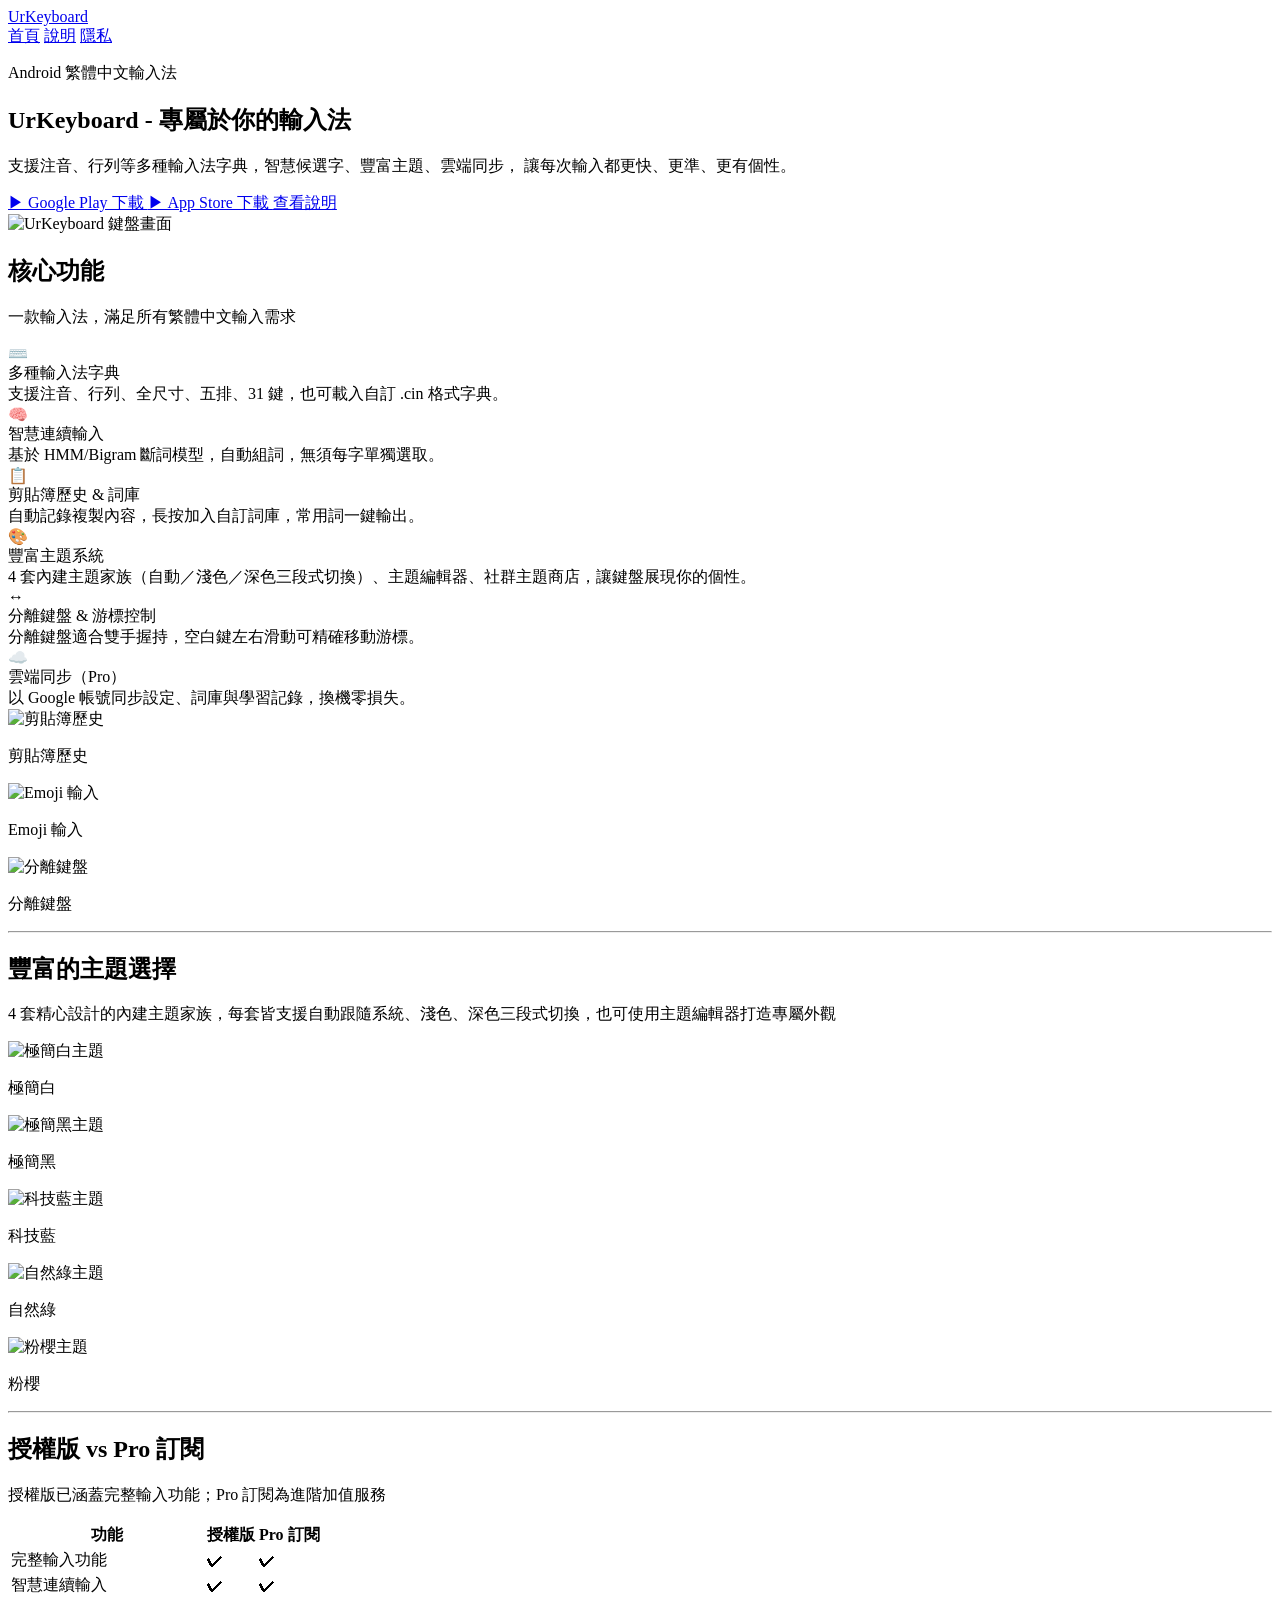
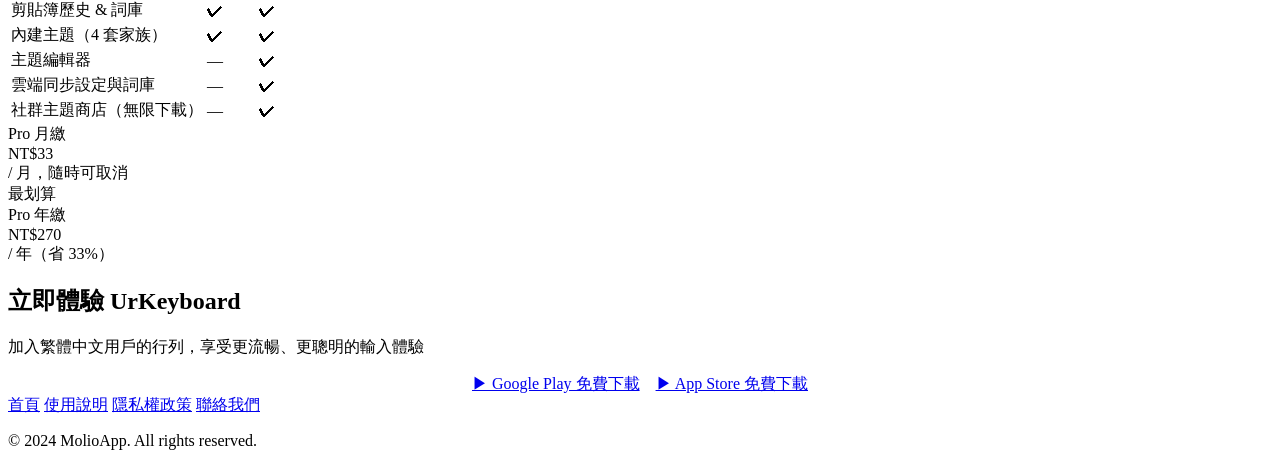
==== index.html @ ad09718d "feat: 新增 iOS 版 App Store 下載連結" ====
<!DOCTYPE html>
<html lang="zh-TW">

<head>
  <meta charset="UTF-8">
  <meta name="viewport" content="width=device-width, initial-scale=1.0">
  <title>UrKeyboard — 繁體中文輸入法，for Android</title>
  <meta name="description" content="UrKeyboard 是專為繁體中文用戶打造的 Android 輸入法，支援注音、行列等多種輸入法字典，主題豐富、功能強大。">
  <link rel="preconnect" href="https://fonts.googleapis.com">
  <link rel="preconnect" href="https://fonts.gstatic.com" crossorigin>
  <link
    href="https://fonts.googleapis.com/css2?family=Noto+Sans+TC:wght@400;500;700&family=Outfit:wght@400;500;700&display=swap"
    rel="stylesheet">
  <link rel="stylesheet" href="css/style.css">
</head>

<body>

  <!-- 導覽列 -->
  <nav class="nav">
    <a class="nav-brand" href="index.html">UrKeyboard</a>
    <div class="nav-links">
      <a href="index.html" class="active">首頁</a>
      <a href="guide.html">說明</a>
      <a href="privacy-policy.html">隱私</a>
    </div>
  </nav>

  <!-- Hero -->
  <section class="hero">
    <p class="hero-eyebrow">Android 繁體中文輸入法</p>
    <h1 class="hero-title">UrKeyboard - 專屬於你的輸入法</h1>
    <p class="hero-desc">
      支援注音、行列等多種輸入法字典，智慧候選字、豐富主題、雲端同步，
      讓每次輸入都更快、更準、更有個性。
    </p>
    <div class="hero-actions">
      <a href="https://play.google.com/store/apps/details?id=com.zhihmeng.urkeyboard" class="btn btn-primary"
        target="_blank">
        ▶ Google Play 下載
      </a>
      <a href="https://apps.apple.com/tw/app/urkeyboard%E8%BC%B8%E5%85%A5%E6%B3%95/id898188878" class="btn btn-primary"
        target="_blank">
        ▶ App Store 下載
      </a>
      <a href="guide.html" class="btn btn-outline">查看說明</a>
    </div>
    <div class="hero-screenshot">
      <img src="images/keyboard_default.jpg" alt="UrKeyboard 鍵盤畫面">
    </div>
  </section>

  <!-- 核心功能 -->
  <section class="section container">
    <h2 class="section-title">核心功能</h2>
    <p class="section-subtitle">一款輸入法，滿足所有繁體中文輸入需求</p>

    <div class="feature-grid">
      <div class="feature-card">
        <div class="feature-icon">⌨️</div>
        <div>
          <div class="feature-title">多種輸入法字典</div>
          <div class="feature-desc">支援注音、行列、全尺寸、五排、31 鍵，也可載入自訂 .cin 格式字典。</div>
        </div>
      </div>
      <div class="feature-card">
        <div class="feature-icon">🧠</div>
        <div>
          <div class="feature-title">智慧連續輸入</div>
          <div class="feature-desc">基於 HMM/Bigram 斷詞模型，自動組詞，無須每字單獨選取。</div>
        </div>
      </div>
      <div class="feature-card">
        <div class="feature-icon">📋</div>
        <div>
          <div class="feature-title">剪貼簿歷史 & 詞庫</div>
          <div class="feature-desc">自動記錄複製內容，長按加入自訂詞庫，常用詞一鍵輸出。</div>
        </div>
      </div>
      <div class="feature-card">
        <div class="feature-icon">🎨</div>
        <div>
          <div class="feature-title">豐富主題系統</div>
          <div class="feature-desc">4 套內建主題家族（自動／淺色／深色三段式切換）、主題編輯器、社群主題商店，讓鍵盤展現你的個性。</div>
        </div>
      </div>
      <div class="feature-card">
        <div class="feature-icon">↔️</div>
        <div>
          <div class="feature-title">分離鍵盤 & 游標控制</div>
          <div class="feature-desc">分離鍵盤適合雙手握持，空白鍵左右滑動可精確移動游標。</div>
        </div>
      </div>
      <div class="feature-card">
        <div class="feature-icon">☁️</div>
        <div>
          <div class="feature-title">雲端同步（Pro）</div>
          <div class="feature-desc">以 Google 帳號同步設定、詞庫與學習記錄，換機零損失。</div>
        </div>
      </div>
    </div>

    <!-- 功能截圖 -->
    <div class="feat-screenshots">
      <div class="feat-shot">
        <img src="images/feature_clipboard.jpg" alt="剪貼簿歷史">
        <p class="feat-shot-label">剪貼簿歷史</p>
      </div>
      <div class="feat-shot">
        <img src="images/feature_emoji.jpg" alt="Emoji 輸入">
        <p class="feat-shot-label">Emoji 輸入</p>
      </div>
      <div class="feat-shot">
        <img src="images/keyboard_split.png" alt="分離鍵盤">
        <p class="feat-shot-label">分離鍵盤</p>
      </div>
    </div>
  </section>

  <hr class="divider">

  <!-- 主題展示 -->
  <section class="section container">
    <h2 class="section-title">豐富的主題選擇</h2>
    <p class="section-subtitle">4 套精心設計的內建主題家族，每套皆支援自動跟隨系統、淺色、深色三段式切換，也可使用主題編輯器打造專屬外觀</p>

    <div class="theme-scroll">
      <div class="theme-item">
        <img src="images/theme_white.jpg" alt="極簡白主題">
        <p class="theme-label">極簡白</p>
      </div>
      <div class="theme-item">
        <img src="images/theme_black.jpg" alt="極簡黑主題">
        <p class="theme-label">極簡黑</p>
      </div>
      <div class="theme-item">
        <img src="images/theme_blue.jpg" alt="科技藍主題">
        <p class="theme-label">科技藍</p>
      </div>
      <div class="theme-item">
        <img src="images/theme_green.jpg" alt="自然綠主題">
        <p class="theme-label">自然綠</p>
      </div>
      <div class="theme-item">
        <img src="images/theme_pink.jpg" alt="粉櫻主題">
        <p class="theme-label">粉櫻</p>
      </div>
    </div>
  </section>

  <hr class="divider">

  <!-- 授權版 vs Pro -->
  <section class="section container">
    <h2 class="section-title">授權版 vs Pro 訂閱</h2>
    <p class="section-subtitle">授權版已涵蓋完整輸入功能；Pro 訂閱為進階加值服務</p>

    <table class="compare-table">
      <thead>
        <tr>
          <th>功能</th>
          <th>授權版</th>
          <th>Pro 訂閱</th>
        </tr>
      </thead>
      <tbody>
        <tr>
          <td>完整輸入功能</td>
          <td><span class="check">✔</span></td>
          <td><span class="check">✔</span></td>
        </tr>
        <tr>
          <td>智慧連續輸入</td>
          <td><span class="check">✔</span></td>
          <td><span class="check">✔</span></td>
        </tr>
        <tr>
          <td>剪貼簿歷史 & 詞庫</td>
          <td><span class="check">✔</span></td>
          <td><span class="check">✔</span></td>
        </tr>
        <tr>
          <td>內建主題（4 套家族）</td>
          <td><span class="check">✔</span></td>
          <td><span class="check">✔</span></td>
        </tr>
        <tr>
          <td>主題編輯器</td>
          <td><span class="cross">—</span></td>
          <td><span class="check">✔</span></td>
        </tr>
        <tr>
          <td>雲端同步設定與詞庫</td>
          <td><span class="cross">—</span></td>
          <td><span class="check">✔</span></td>
        </tr>
        <tr>
          <td>社群主題商店（無限下載）</td>
          <td><span class="cross">—</span></td>
          <td><span class="check">✔</span></td>
        </tr>
      </tbody>
    </table>

    <div class="pricing-grid">
      <div class="pricing-card">
        <div class="pricing-label">Pro 月繳</div>
        <div class="pricing-price">NT$33</div>
        <div class="pricing-unit">/ 月，隨時可取消</div>
      </div>
      <div class="pricing-card featured">
        <div class="pricing-badge">最划算</div>
        <div class="pricing-label">Pro 年繳</div>
        <div class="pricing-price">NT$270</div>
        <div class="pricing-unit">/ 年（省 33%）</div>
      </div>
    </div>
  </section>

  <!-- 底部下載 CTA -->
  <section class="cta-section">
    <h2>立即體驗 UrKeyboard</h2>
    <p>加入繁體中文用戶的行列，享受更流暢、更聰明的輸入體驗</p>
    <div style="display: flex; gap: 16px; justify-content: center; flex-wrap: wrap;">
      <a href="https://play.google.com/store/apps/details?id=com.zhihmeng.urkeyboard" class="btn btn-primary"
        target="_blank">
        ▶ Google Play 免費下載
      </a>
      <a href="https://apps.apple.com/tw/app/urkeyboard%E8%BC%B8%E5%85%A5%E6%B3%95/id898188878" class="btn btn-primary"
        target="_blank">
        ▶ App Store 免費下載
      </a>
    </div>
  </section>

  <!-- 頁尾 -->
  <footer class="footer">
    <div class="footer-links">
      <a href="index.html">首頁</a>
      <a href="guide.html">使用說明</a>
      <a href="privacy-policy.html">隱私權政策</a>
      <a href="mailto:simon@molioapp.com">聯絡我們</a>
    </div>
    <p>© 2024 MolioApp. All rights reserved.</p>
  </footer>

</body>

</html>
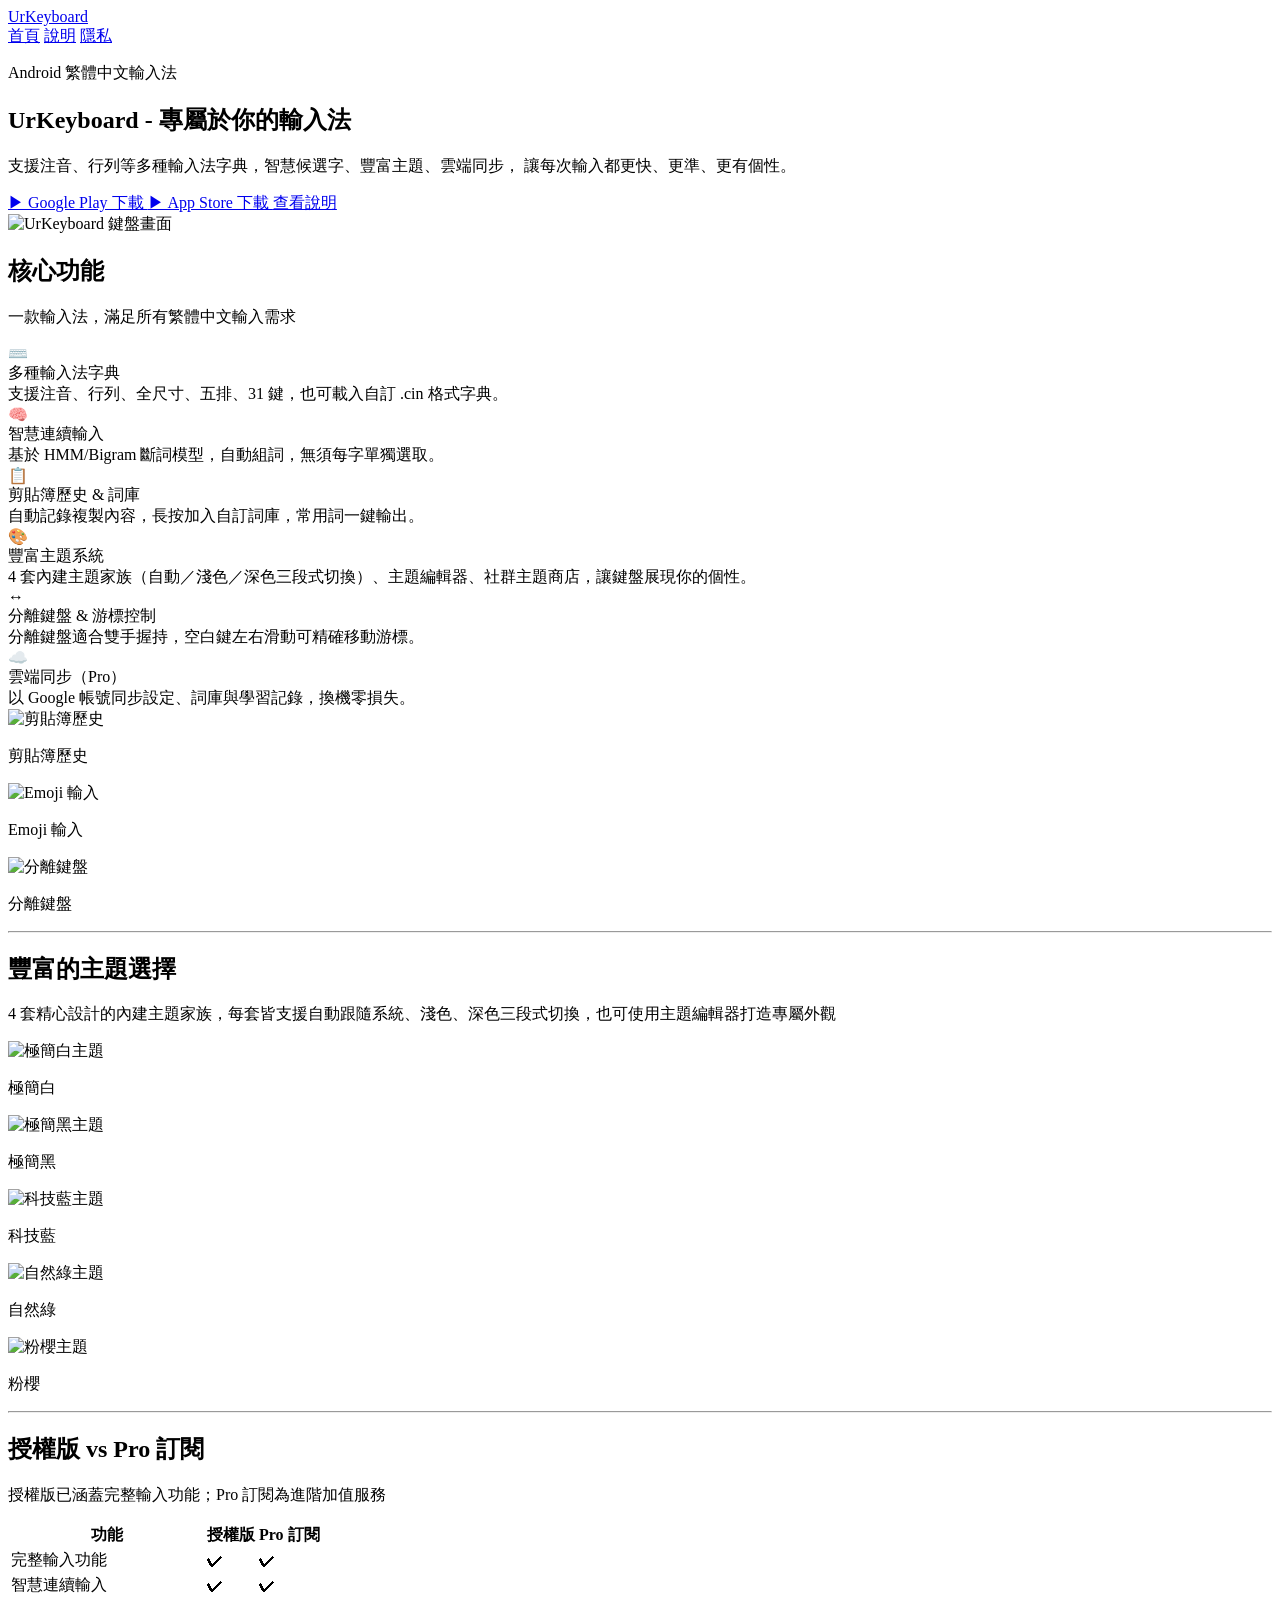
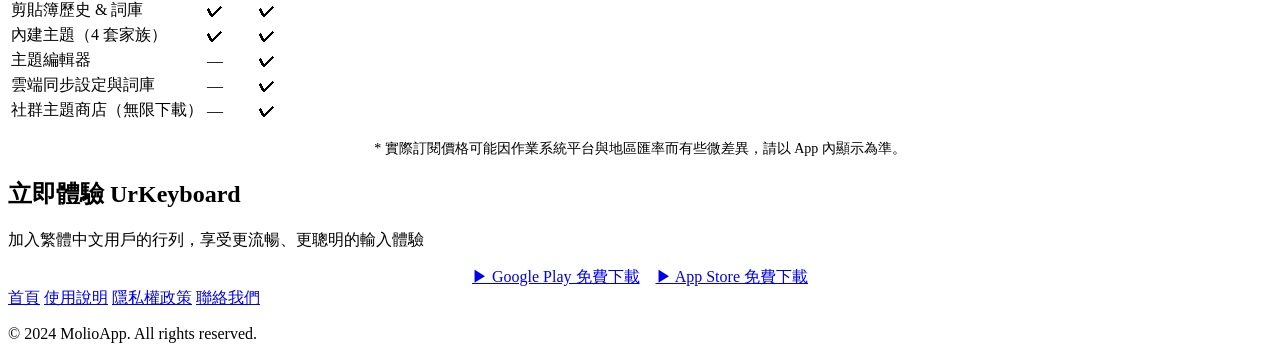
==== commit ed5d30de: "Refactor: Replace explicit pricing grid with an informational note to avoid cross-platform pricing c" ====
--- a/index.html
+++ b/index.html
@@ -202,19 +202,9 @@
       </tbody>
     </table>
 
-    <div class="pricing-grid">
-      <div class="pricing-card">
-        <div class="pricing-label">Pro 月繳</div>
-        <div class="pricing-price">NT$33</div>
-        <div class="pricing-unit">/ 月，隨時可取消</div>
-      </div>
-      <div class="pricing-card featured">
-        <div class="pricing-badge">最划算</div>
-        <div class="pricing-label">Pro 年繳</div>
-        <div class="pricing-price">NT$270</div>
-        <div class="pricing-unit">/ 年（省 33%）</div>
-      </div>
-    </div>
+    <p style="text-align: center; color: var(--text-secondary); font-size: 14px; margin-top: 16px;">
+      * 實際訂閱價格可能因作業系統平台與地區匯率而有些微差異，請以 App 內顯示為準。
+    </p>
   </section>
 
   <!-- 底部下載 CTA -->
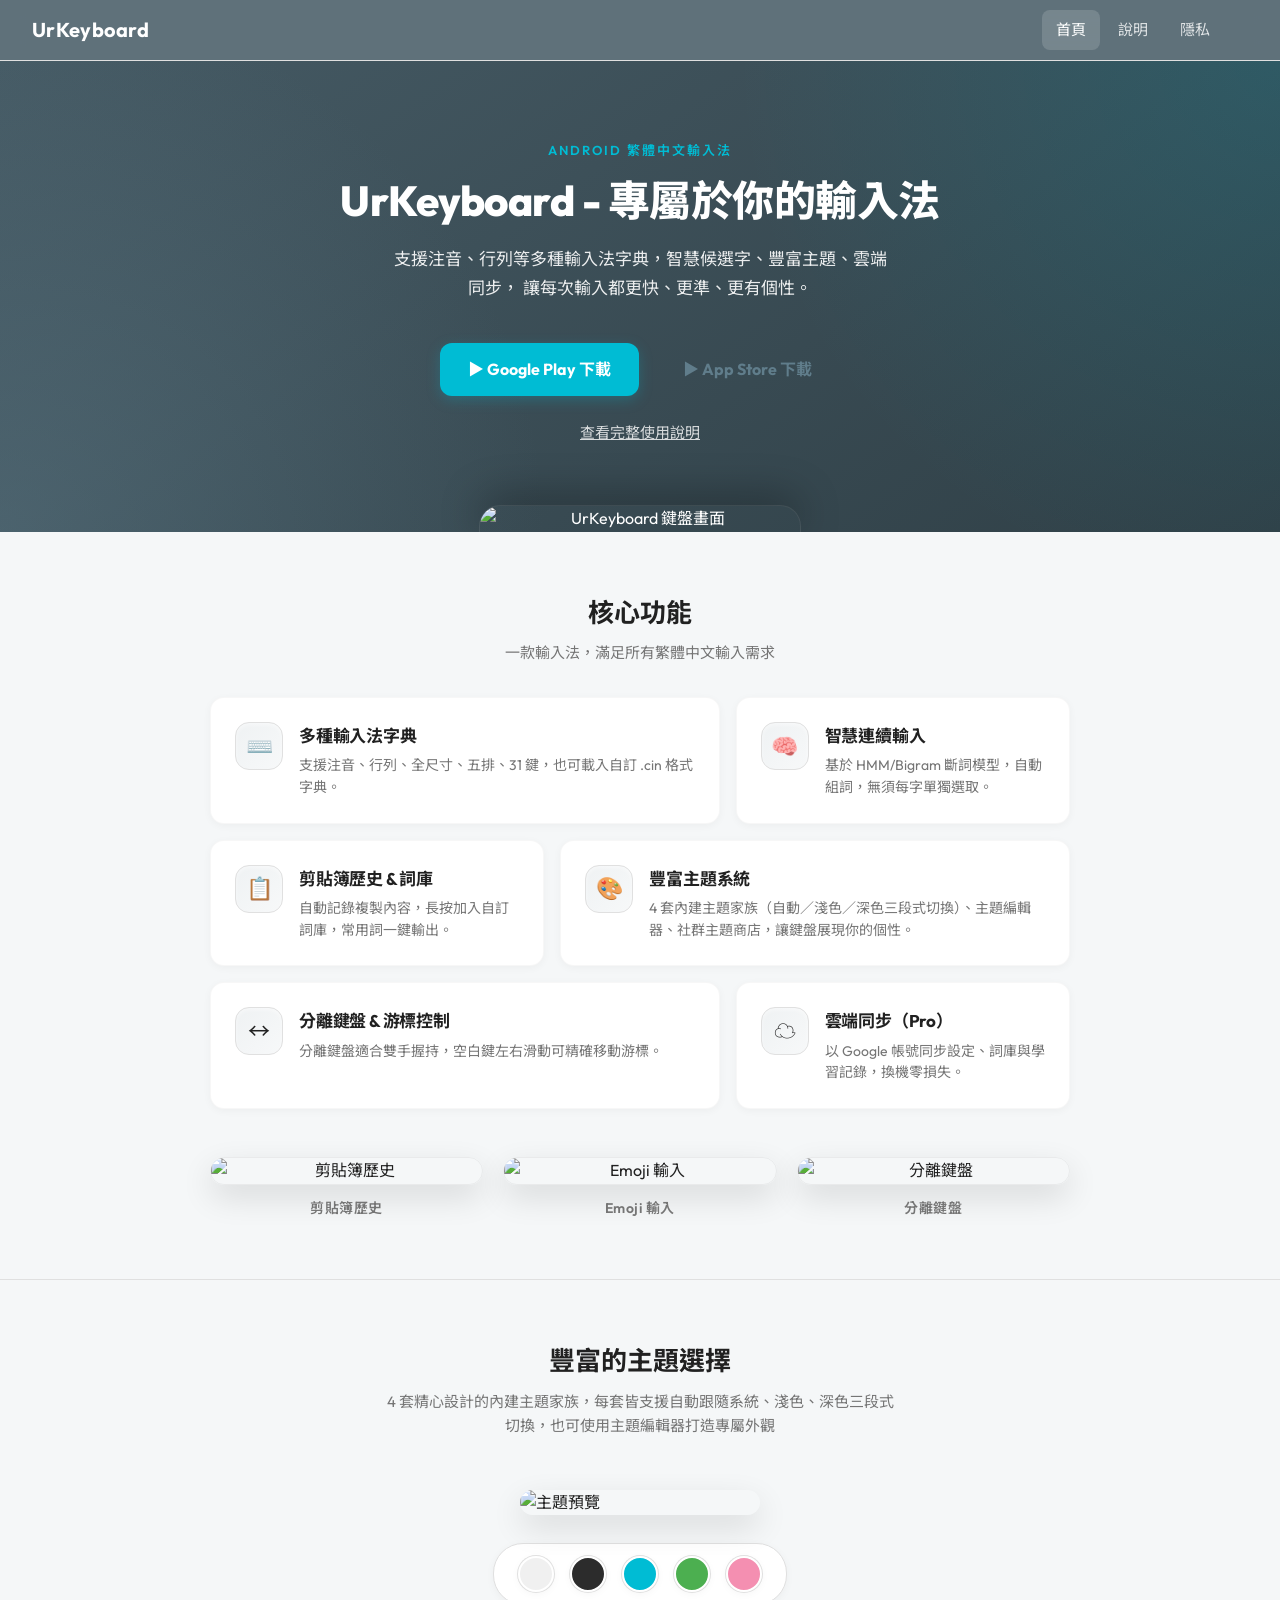
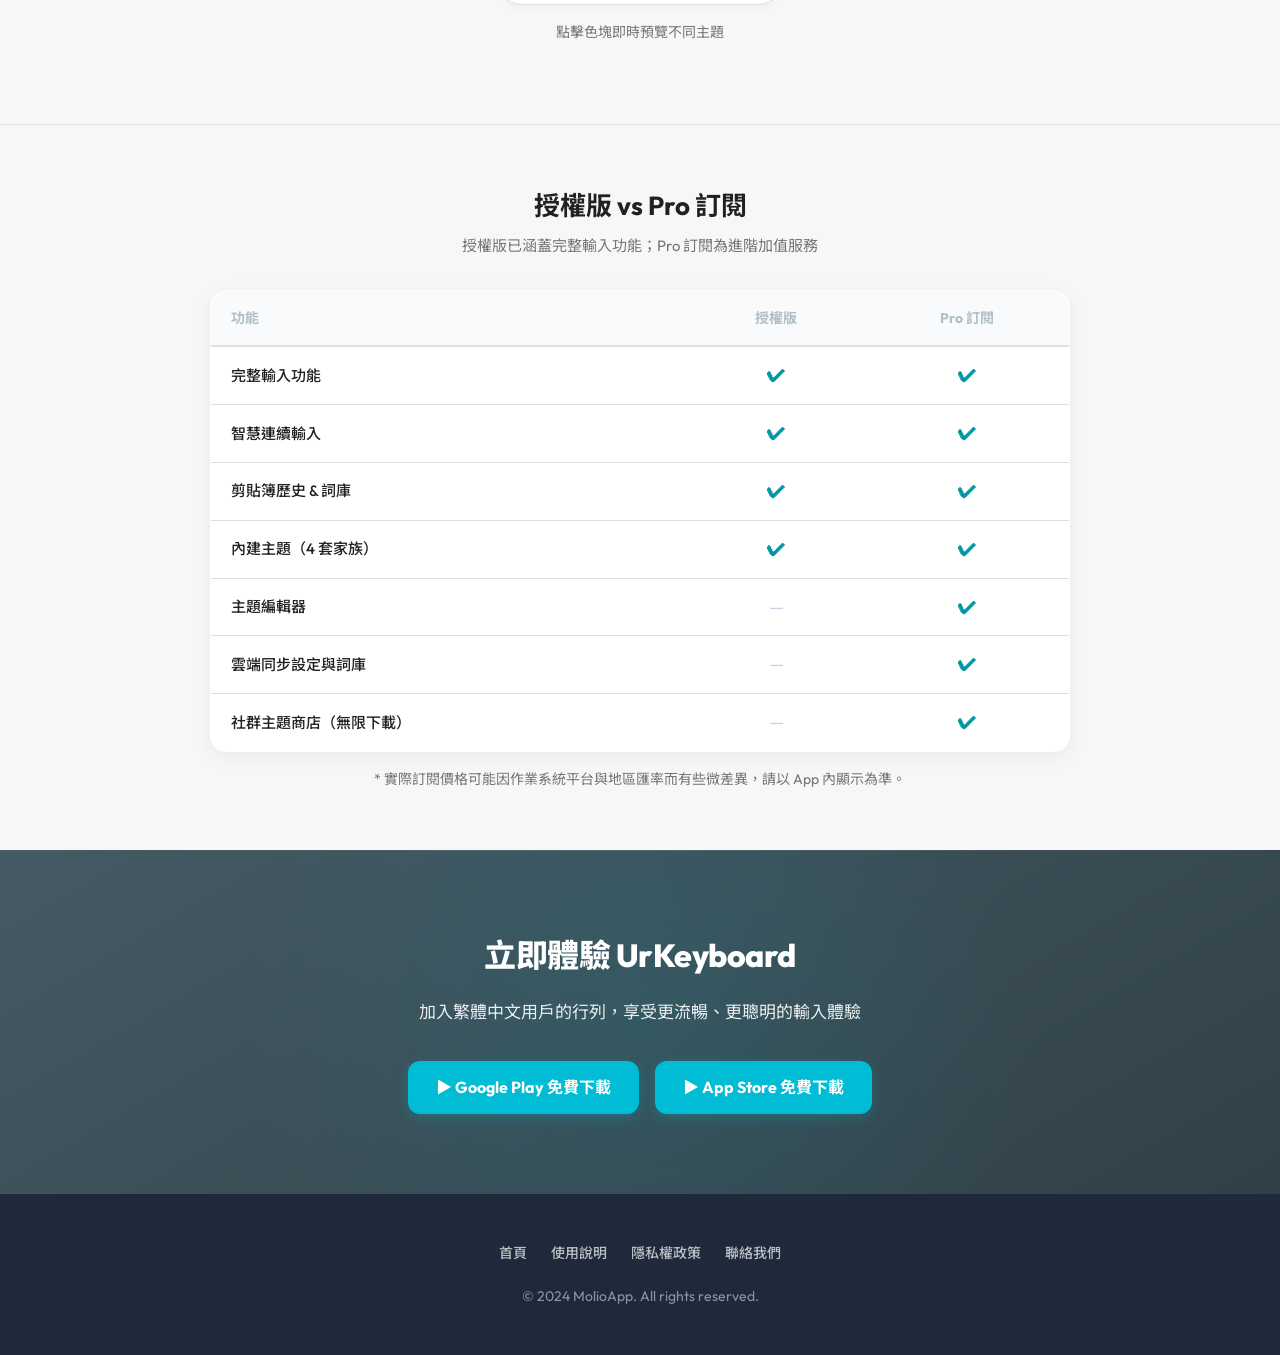
==== commit a1af52c2: "UI Tweak: Enhance hero background for dynamic theme, improve App Store button contrast, refine Theme" ====
--- a/index.html
+++ b/index.html
@@ -1,5 +1,5 @@
 <!DOCTYPE html>
-<html lang="zh-TW">
+<html lang="zh-TW" x-data="{ theme: localStorage.getItem('theme') || (window.matchMedia('(prefers-color-scheme: dark)').matches ? 'dark' : 'light') }" x-init="$watch('theme', val => { localStorage.setItem('theme', val); document.documentElement.setAttribute('data-theme', val); })" :data-theme="theme">
 
 <head>
   <meta charset="UTF-8">
@@ -12,6 +12,13 @@
     href="https://fonts.googleapis.com/css2?family=Noto+Sans+TC:wght@400;500;700&family=Outfit:wght@400;500;700&display=swap"
     rel="stylesheet">
   <link rel="stylesheet" href="css/style.css">
+  <script>
+    const savedTheme = localStorage.getItem('theme');
+    if (savedTheme === 'dark' || (!savedTheme && window.matchMedia('(prefers-color-scheme: dark)').matches)) {
+      document.documentElement.setAttribute('data-theme', 'dark');
+    }
+  </script>
+  <script src="https://cdn.jsdelivr.net/npm/alpinejs@3.x.x/dist/cdn.min.js" defer></script>
 </head>
 
 <body>
@@ -23,6 +30,10 @@
       <a href="index.html" class="active">首頁</a>
       <a href="guide.html">說明</a>
       <a href="privacy-policy.html">隱私</a>
+      <button class="theme-toggle" @click="theme = theme === 'dark' ? 'light' : 'dark'" aria-label="切換深淺色模式">
+        <svg x-show="theme === 'light'" xmlns="http://www.w3.org/2000/svg" width="20" height="20" viewBox="0 0 24 24" fill="none" stroke="currentColor" stroke-width="2" stroke-linecap="round" stroke-linejoin="round" style="display: none;"><path d="M21 12.79A9 9 0 1 1 11.21 3 7 7 0 0 0 21 12.79z"></path></svg>
+        <svg x-show="theme === 'dark'" xmlns="http://www.w3.org/2000/svg" width="20" height="20" viewBox="0 0 24 24" fill="none" stroke="currentColor" stroke-width="2" stroke-linecap="round" stroke-linejoin="round" style="display: none;"><circle cx="12" cy="12" r="5"></circle><line x1="12" y1="1" x2="12" y2="3"></line><line x1="12" y1="21" x2="12" y2="23"></line><line x1="4.22" y1="4.22" x2="5.64" y2="5.64"></line><line x1="18.36" y1="18.36" x2="19.78" y2="19.78"></line><line x1="1" y1="12" x2="3" y2="12"></line><line x1="21" y1="12" x2="23" y2="12"></line><line x1="4.22" y1="19.78" x2="5.64" y2="18.36"></line><line x1="18.36" y1="5.64" x2="19.78" y2="4.22"></line></svg>
+      </button>
     </div>
   </nav>
 
@@ -34,16 +45,18 @@
       支援注音、行列等多種輸入法字典，智慧候選字、豐富主題、雲端同步，
       讓每次輸入都更快、更準、更有個性。
     </p>
-    <div class="hero-actions">
+    <div class="hero-actions" style="margin-bottom: 24px;">
       <a href="https://play.google.com/store/apps/details?id=com.zhihmeng.urkeyboard" class="btn btn-primary"
         target="_blank">
         ▶ Google Play 下載
       </a>
-      <a href="https://apps.apple.com/tw/app/urkeyboard%E8%BC%B8%E5%85%A5%E6%B3%95/id898188878" class="btn btn-primary"
+      <a href="https://apps.apple.com/tw/app/urkeyboard%E8%BC%B8%E5%85%A5%E6%B3%95/id898188878" class="btn btn-black"
         target="_blank">
         ▶ App Store 下載
       </a>
-      <a href="guide.html" class="btn btn-outline">查看說明</a>
+    </div>
+    <div style="margin-bottom: 60px;">
+      <a href="guide.html" style="color: var(--hero-text); font-size: 15px; text-decoration: underline; opacity: 0.8; transition: opacity 0.2s;" onmouseover="this.style.opacity='1'" onmouseout="this.style.opacity='0.8'">查看完整使用說明</a>
     </div>
     <div class="hero-screenshot">
       <img src="images/keyboard_default.jpg" alt="UrKeyboard 鍵盤畫面">
@@ -124,27 +137,18 @@
     <h2 class="section-title">豐富的主題選擇</h2>
     <p class="section-subtitle">4 套精心設計的內建主題家族，每套皆支援自動跟隨系統、淺色、深色三段式切換，也可使用主題編輯器打造專屬外觀</p>
 
-    <div class="theme-scroll">
-      <div class="theme-item">
-        <img src="images/theme_white.jpg" alt="極簡白主題">
-        <p class="theme-label">極簡白</p>
-      </div>
-      <div class="theme-item">
-        <img src="images/theme_black.jpg" alt="極簡黑主題">
-        <p class="theme-label">極簡黑</p>
-      </div>
-      <div class="theme-item">
-        <img src="images/theme_blue.jpg" alt="科技藍主題">
-        <p class="theme-label">科技藍</p>
-      </div>
-      <div class="theme-item">
-        <img src="images/theme_green.jpg" alt="自然綠主題">
-        <p class="theme-label">自然綠</p>
-      </div>
-      <div class="theme-item">
-        <img src="images/theme_pink.jpg" alt="粉櫻主題">
-        <p class="theme-label">粉櫻</p>
-      </div>
+    <div x-data="{ currentTheme: 'images/theme_white.jpg' }" style="display: flex; flex-direction: column; align-items: center; gap: 28px; padding: 20px 0;">
+      <div style="position: relative; max-width: 240px; width: 100%;">
+        <img :src="currentTheme" alt="主題預覽" style="width: 100%; border-radius: 20px; box-shadow: var(--shadow-lg); transition: all 0.3s ease;">
+      </div>
+      <div style="display: flex; gap: 16px; flex-wrap: wrap; justify-content: center; background: var(--surface); padding: 12px 24px; border-radius: 30px; box-shadow: var(--shadow-sm); border: 1px solid var(--border);">
+        <button @click="currentTheme='images/theme_white.jpg'" class="theme-btn" style="background: #F0F0F0;" title="極簡白"></button>
+        <button @click="currentTheme='images/theme_black.jpg'" class="theme-btn" style="background: #2C2C2C;" title="極簡黑"></button>
+        <button @click="currentTheme='images/theme_blue.jpg'" class="theme-btn" style="background: #00BCD4;" title="科技藍"></button>
+        <button @click="currentTheme='images/theme_green.jpg'" class="theme-btn" style="background: #4CAF50;" title="自然綠"></button>
+        <button @click="currentTheme='images/theme_pink.jpg'" class="theme-btn" style="background: #F48FB1;" title="粉櫻"></button>
+      </div>
+      <p style="font-size: 14px; color: var(--text-secondary); margin-top: -12px;">點擊色塊即時預覽不同主題</p>
     </div>
   </section>
 
--- a/css/style.css
+++ b/css/style.css
@@ -0,0 +1,847 @@
+/* ============================================================
+   UrKeyboard 官方網站 共用樣式
+   色彩系統：與 Android App 主題一致（Blue Grey）
+   設計原則：行動裝置優先
+   ============================================================ */
+
+/* ── 變數 ── */
+:root {
+  --primary: #607D8B;
+  --primary-dark: #455A64;
+  --primary-light: #B0BEC5;
+  --accent: #00BCD4;
+  --accent-dark: #0097A7;
+
+  --bg: #F5F7F8;
+  --surface: #FFFFFF;
+  --surface-alt: #F8FAFC;
+  --text-primary: #212121;
+  --text-secondary: #757575;
+  --divider: #E0E0E0;
+  --border: #E0E0E0;
+
+  --nav-bg: rgba(69, 90, 100, 0.85);
+  --nav-text: #ffffff;
+  --nav-link: rgba(255, 255, 255, 0.8);
+  --nav-link-hover: rgba(255, 255, 255, 0.15);
+
+  --hero-grad-1: rgba(0, 188, 212, 0.15);
+  --hero-grad-2: rgba(96, 125, 139, 0.4);
+  --hero-bg-start: #455A64;
+  --hero-bg-end: #304047;
+
+  --icon-glow: rgba(255, 255, 255, 0.5);
+
+  --nav-height: 60px;
+  --radius: 14px;
+  --shadow-sm: 0 2px 8px rgba(0, 0, 0, .04);
+  --shadow-md: 0 8px 24px rgba(0, 0, 0, .08);
+  --shadow-lg: 0 12px 32px rgba(0, 0, 0, .12);
+  --glass-bg: rgba(255, 255, 255, 0.75);
+  --glass-border: rgba(255, 255, 255, 0.4);
+}
+
+[data-theme="dark"] {
+  --bg: #111820;
+  --surface: #1E2933;
+  --surface-alt: #263340;
+  --text-primary: #F8FAFC;
+  --text-secondary: #94A3B8;
+  --divider: rgba(255, 255, 255, 0.1);
+  --border: rgba(255, 255, 255, 0.1);
+
+  --nav-bg: rgba(17, 24, 32, 0.85);
+  --nav-text: #F8FAFC;
+  --nav-link: rgba(255, 255, 255, 0.7);
+  --nav-link-hover: rgba(255, 255, 255, 0.1);
+
+  --hero-grad-1: rgba(0, 188, 212, 0.2);
+  --hero-grad-2: rgba(51, 65, 85, 0.6);
+  --hero-bg-start: #1E293B;
+  --hero-bg-end: #020617;
+
+  --icon-glow: rgba(255, 255, 255, 0.05);
+
+  --shadow-sm: 0 2px 8px rgba(0, 0, 0, 0.3);
+  --shadow-md: 0 8px 24px rgba(0, 0, 0, 0.4);
+  --shadow-lg: 0 12px 32px rgba(0, 0, 0, 0.5);
+  --glass-bg: rgba(30, 41, 51, 0.75);
+  --glass-border: rgba(255, 255, 255, 0.1);
+}
+
+/* ── Reset & Base ── */
+*,
+*::before,
+*::after {
+  box-sizing: border-box;
+  margin: 0;
+  padding: 0;
+}
+
+html {
+  scroll-behavior: smooth;
+}
+
+body {
+  font-family: 'Outfit', 'Noto Sans TC', -apple-system, BlinkMacSystemFont, "Segoe UI", Roboto, sans-serif;
+  background: var(--bg);
+  color: var(--text-primary);
+  font-size: 16px;
+  line-height: 1.6;
+  -webkit-font-smoothing: antialiased;
+  -moz-osx-font-smoothing: grayscale;
+}
+
+img {
+  max-width: 100%;
+  display: block;
+}
+
+a {
+  color: var(--primary);
+  text-decoration: none;
+}
+
+a:hover {
+  color: var(--primary-dark);
+}
+
+/* ── 導覽列 ── */
+.nav {
+  position: sticky;
+  top: 0;
+  z-index: 100;
+  background: var(--nav-bg);
+  backdrop-filter: blur(12px);
+  -webkit-backdrop-filter: blur(12px);
+  height: var(--nav-height);
+  display: flex;
+  align-items: center;
+  padding: 0 24px;
+  box-shadow: 0 1px 0 var(--border);
+  transition: all 0.3s ease;
+}
+
+.nav-brand {
+  color: var(--nav-text);
+  font-family: 'Outfit', sans-serif;
+  font-size: 20px;
+  font-weight: bold;
+  flex: 1;
+  letter-spacing: .3px;
+}
+
+.nav-links {
+  display: flex;
+  gap: 4px;
+  align-items: center;
+}
+
+.nav-links a {
+  color: var(--nav-link);
+  font-size: 14px;
+  padding: 6px 12px;
+  border-radius: 8px;
+  transition: background .15s, color .15s;
+}
+
+.nav-links a:hover,
+.nav-links a.active {
+  background: var(--nav-link-hover);
+  color: var(--nav-text);
+}
+
+.theme-toggle {
+  background: none;
+  border: none;
+  color: var(--nav-link);
+  cursor: pointer;
+  padding: 6px;
+  border-radius: 8px;
+  display: flex;
+  align-items: center;
+  justify-content: center;
+  transition: all 0.2s;
+  margin-left: 8px;
+}
+
+.theme-toggle:hover {
+  background: var(--nav-link-hover);
+  color: var(--nav-text);
+}
+
+/* ── 頁面容器 ── */
+.container {
+  max-width: 860px;
+  margin: 0 auto;
+  padding: 0 24px;
+}
+
+/* ── 區塊通用 ── */
+.section {
+  padding: 60px 0;
+}
+
+.section-title {
+  font-size: 22px;
+  font-weight: bold;
+  color: var(--text-primary);
+  margin-bottom: 8px;
+  text-align: center;
+}
+
+.section-subtitle {
+  font-size: 15px;
+  color: var(--text-secondary);
+  margin-bottom: 32px;
+  line-height: 1.6;
+  text-align: center;
+  max-width: 520px;
+  margin-left: auto;
+  margin-right: auto;
+}
+
+.divider {
+  border: none;
+  border-top: 1px solid var(--divider);
+  margin: 0;
+}
+
+/* ── Hero ── */
+.hero {
+  background:
+    radial-gradient(circle at top right, var(--hero-grad-1) 0%, transparent 40%),
+    radial-gradient(circle at bottom left, var(--hero-grad-2) 0%, transparent 40%),
+    linear-gradient(145deg, var(--hero-bg-start) 0%, var(--hero-bg-end) 100%);
+  color: #fff;
+  padding: 80px 24px 0;
+  text-align: center;
+  overflow: hidden;
+  position: relative;
+  transition: background 0.4s ease;
+}
+
+.hero-eyebrow {
+  font-size: 13px;
+  font-weight: 600;
+  letter-spacing: 2px;
+  text-transform: uppercase;
+  color: var(--accent);
+  margin-bottom: 16px;
+}
+
+.hero-title {
+  font-size: 40px;
+  font-weight: 800;
+  line-height: 1.15;
+  margin-bottom: 20px;
+  letter-spacing: -0.5px;
+}
+
+.hero-desc {
+  font-size: 17px;
+  opacity: 0.9;
+  max-width: 500px;
+  margin: 0 auto 40px;
+  line-height: 1.7;
+}
+
+.hero-actions {
+  display: flex;
+  gap: 16px;
+  justify-content: center;
+  flex-wrap: wrap;
+  margin-bottom: 60px;
+}
+
+.hero-screenshot {
+  max-width: 280px;
+  margin: 0 auto;
+  position: relative;
+}
+
+.hero-screenshot img {
+  width: 100%;
+  border-radius: 20px 20px 0 0;
+  box-shadow: 0 -8px 40px rgba(0, 0, 0, .35), 0 0 0 1px rgba(255, 255, 255, .1);
+  display: block;
+}
+
+/* ── 按鈕 ── */
+.btn {
+  display: inline-flex;
+  align-items: center;
+  justify-content: center;
+  gap: 8px;
+  padding: 14px 28px;
+  border-radius: 12px;
+  font-size: 16px;
+  font-weight: 700;
+  cursor: pointer;
+  transition: all 0.25s cubic-bezier(0.2, 0.8, 0.2, 1);
+  border: none;
+  white-space: nowrap;
+}
+
+.btn:active {
+  transform: scale(0.96);
+}
+
+.btn-primary {
+  background: var(--accent);
+  color: #fff;
+  box-shadow: 0 4px 14px rgba(0, 188, 212, 0.25);
+  position: relative;
+  overflow: hidden;
+}
+
+.btn-primary::after {
+  content: '';
+  position: absolute;
+  top: 0;
+  left: 0;
+  width: 100%;
+  height: 100%;
+  background: linear-gradient(to right, transparent, rgba(255, 255, 255, 0.2), transparent);
+  transform: translateX(-100%);
+  transition: transform 0.6s ease;
+}
+
+.btn-primary:hover {
+  background: var(--accent-dark);
+  color: #fff;
+  box-shadow: 0 6px 20px rgba(0, 188, 212, 0.4);
+  transform: translateY(-2px);
+}
+
+.btn-primary:hover::after {
+  transform: translateX(100%);
+}
+
+.btn-outline {
+  background: rgba(255, 255, 255, 0.05);
+  color: #fff;
+  border: 1.5px solid rgba(255, 255, 255, 0.4);
+  backdrop-filter: blur(8px);
+}
+
+.btn-outline:hover {
+  border-color: #fff;
+  color: #fff;
+  background: rgba(255, 255, 255, 0.15);
+  transform: translateY(-2px);
+}
+
+/* ── 功能卡片 ── */
+.feature-grid {
+  display: grid;
+  grid-template-columns: 1fr;
+  gap: 16px;
+}
+
+.feature-card {
+  background: var(--surface);
+  border-radius: var(--radius);
+  padding: 24px;
+  box-shadow: var(--shadow-sm);
+  border: 1px solid rgba(0, 0, 0, 0.03);
+  display: flex;
+  gap: 16px;
+  align-items: flex-start;
+  transition: all 0.3s cubic-bezier(0.2, 0.8, 0.2, 1);
+}
+
+.feature-card:hover {
+  box-shadow: var(--shadow-lg);
+  transform: translateY(-4px);
+  border-color: rgba(0, 188, 212, 0.1);
+}
+
+.feature-icon {
+  width: 48px;
+  height: 48px;
+  border-radius: 14px;
+  background: linear-gradient(135deg, rgba(96, 125, 139, 0.1), rgba(96, 125, 139, 0.05));
+  border: 1px solid var(--border);
+  box-shadow: inset 0 2px 4px var(--icon-glow);
+  display: flex;
+  align-items: center;
+  justify-content: center;
+  font-size: 22px;
+  flex-shrink: 0;
+  transition: transform 0.3s ease;
+}
+
+.feature-card:hover .feature-icon {
+  transform: scale(1.05) rotate(-3deg);
+}
+
+.feature-title {
+  font-size: 17px;
+  font-weight: 700;
+  margin-bottom: 6px;
+  color: var(--text-primary);
+  letter-spacing: -0.2px;
+}
+
+.feature-desc {
+  font-size: 14px;
+  color: var(--text-secondary);
+  line-height: 1.55;
+}
+
+/* ── 功能截圖展示 ── */
+.feat-screenshots {
+  display: grid;
+  grid-template-columns: repeat(3, 1fr);
+  gap: 20px;
+  margin-top: 48px;
+}
+
+.feat-shot {
+  text-align: center;
+  transition: transform 0.3s ease;
+}
+
+.feat-shot:hover {
+  transform: translateY(-6px);
+}
+
+.feat-shot img {
+  width: 100%;
+  border-radius: 16px;
+  box-shadow: var(--shadow-lg);
+  border: 1px solid rgba(0, 0, 0, 0.05);
+}
+
+.feat-shot-label {
+  font-size: 14px;
+  color: var(--text-secondary);
+  margin-top: 12px;
+  font-weight: 600;
+  letter-spacing: 0.5px;
+}
+
+/* ── 互動主題展示 ── */
+.theme-btn {
+  width: 36px;
+  height: 36px;
+  border-radius: 50%;
+  border: 2px solid var(--surface);
+  box-shadow: 0 0 0 1px var(--border), var(--shadow-sm);
+  cursor: pointer;
+  transition: transform 0.2s cubic-bezier(0.34, 1.56, 0.64, 1);
+}
+
+.theme-btn:hover {
+  transform: scale(1.15);
+}
+
+/* ── 比較表 ── */
+.compare-table {
+  width: 100%;
+  border-collapse: collapse;
+  font-size: 15px;
+  border-radius: 16px;
+  overflow: hidden;
+  box-shadow: 0 4px 20px rgba(0, 0, 0, 0.06);
+  background: var(--surface);
+  border: 1px solid var(--border);
+}
+
+.compare-table th {
+  background: var(--surface-alt);
+  color: var(--primary-light);
+  padding: 16px 20px;
+  text-align: center;
+  font-size: 14px;
+  font-weight: 700;
+  border-bottom: 2px solid var(--divider);
+}
+
+.compare-table th:first-child {
+  text-align: left;
+}
+
+.compare-table td {
+  padding: 14px 20px;
+  border-bottom: 1px solid var(--divider);
+  background: var(--surface);
+  text-align: center;
+  vertical-align: middle;
+  transition: background 0.2s ease;
+}
+
+.compare-table tr:hover td {
+  background: var(--surface-alt);
+}
+
+.compare-table td:first-child {
+  text-align: left;
+  color: var(--text-primary);
+  font-weight: 500;
+}
+
+.compare-table tr:last-child td {
+  border-bottom: none;
+}
+
+.check {
+  color: var(--accent-dark);
+  font-size: 18px;
+  font-weight: bold;
+}
+
+.cross {
+  color: #CBD5E1;
+  font-size: 18px;
+}
+
+/* ── 定價卡片 ── */
+.pricing-grid {
+  display: grid;
+  grid-template-columns: 1fr 1fr;
+  gap: 20px;
+  margin-top: 32px;
+}
+
+.pricing-card {
+  background: var(--surface);
+  border-radius: 20px;
+  padding: 32px 24px;
+  box-shadow: var(--shadow-sm);
+  text-align: center;
+  border: 1px solid var(--divider);
+  transition: all 0.3s cubic-bezier(0.2, 0.8, 0.2, 1);
+  position: relative;
+  overflow: hidden;
+}
+
+.pricing-card:hover {
+  transform: translateY(-4px);
+  box-shadow: var(--shadow-lg);
+}
+
+.pricing-card.featured {
+  border: 2px solid var(--accent);
+  box-shadow: 0 12px 32px rgba(0, 188, 212, 0.15);
+  background: linear-gradient(180deg, #ffffff 0%, #FAFEFF 100%);
+}
+
+.pricing-card.featured:hover {
+  box-shadow: 0 16px 40px rgba(0, 188, 212, 0.25);
+  transform: translateY(-6px);
+}
+
+.pricing-badge {
+  display: inline-block;
+  background: linear-gradient(135deg, var(--accent), var(--accent-dark));
+  color: #fff;
+  font-size: 12px;
+  font-weight: 800;
+  padding: 4px 14px;
+  border-radius: 20px;
+  margin-bottom: 16px;
+  letter-spacing: 0.5px;
+  box-shadow: 0 2px 8px rgba(0, 188, 212, 0.3);
+}
+
+.pricing-label {
+  font-size: 15px;
+  font-weight: 600;
+  color: var(--text-secondary);
+  margin-bottom: 8px;
+}
+
+.pricing-price {
+  font-size: 42px;
+  font-weight: 800;
+  font-family: 'Outfit', sans-serif;
+  color: var(--text-primary);
+  line-height: 1;
+  margin-bottom: 8px;
+  letter-spacing: -1px;
+}
+
+.pricing-unit {
+  font-size: 14px;
+  color: var(--text-secondary);
+  font-weight: 500;
+}
+
+/* ── 底部 CTA ── */
+.cta-section {
+  background:
+    radial-gradient(circle at center, rgba(0, 188, 212, 0.1) 0%, transparent 60%),
+    linear-gradient(150deg, var(--primary-dark) 0%, #304047 100%);
+  color: #fff;
+  text-align: center;
+  padding: 80px 24px;
+  position: relative;
+  overflow: hidden;
+}
+
+.cta-section::before {
+  content: '';
+  position: absolute;
+  top: 0;
+  left: 0;
+  right: 0;
+  height: 1px;
+  background: linear-gradient(90deg, transparent, rgba(255, 255, 255, 0.1), transparent);
+}
+
+.cta-section h2 {
+  font-size: 32px;
+  font-weight: 800;
+  margin-bottom: 16px;
+  letter-spacing: -0.5px;
+}
+
+.cta-section p {
+  font-size: 17px;
+  opacity: 0.9;
+  margin-bottom: 36px;
+  max-width: 480px;
+  margin-left: auto;
+  margin-right: auto;
+  line-height: 1.6;
+}
+
+/* ── 平台切換 Tab ── */
+.platform-tabs {
+  display: flex;
+  justify-content: center;
+  gap: 8px;
+}
+
+.platform-tab {
+  display: inline-flex;
+  align-items: center;
+  gap: 6px;
+  padding: 10px 24px;
+  border-radius: 10px;
+  font-size: 15px;
+  font-weight: 600;
+  cursor: pointer;
+  border: 1.5px solid var(--divider);
+  background: var(--surface);
+  color: var(--text-secondary);
+  transition: all 0.25s cubic-bezier(0.2, 0.8, 0.2, 1);
+  font-family: inherit;
+}
+
+.platform-tab:hover {
+  border-color: var(--primary-light);
+  color: var(--text-primary);
+}
+
+.platform-tab.active {
+  background: var(--primary-dark);
+  color: #fff;
+  border-color: var(--primary-dark);
+  box-shadow: 0 4px 12px rgba(69, 90, 100, 0.25);
+}
+
+.platform-tab-icon {
+  font-size: 18px;
+  line-height: 1;
+}
+
+/* ── 說明文章列表 ── */
+.guide-category {
+  margin-bottom: 28px;
+  background: var(--surface);
+  border-radius: 16px;
+  padding: 20px 24px;
+  box-shadow: var(--shadow-sm);
+  border: 1px solid rgba(0, 0, 0, 0.03);
+}
+
+.guide-category-title {
+  font-size: 13px;
+  font-weight: 700;
+  text-transform: uppercase;
+  letter-spacing: 1px;
+  color: var(--primary);
+  margin-bottom: 8px;
+  padding-bottom: 12px;
+  border-bottom: 2px solid var(--primary-light);
+}
+
+.guide-list {
+  list-style: none;
+}
+
+.guide-list li a {
+  display: flex;
+  align-items: center;
+  gap: 8px;
+  padding: 10px 0;
+  border-bottom: 1px solid var(--divider);
+  color: var(--text-primary);
+  font-size: 15px;
+}
+
+.guide-list li:last-child a {
+  border-bottom: none;
+}
+
+.guide-list li a:hover {
+  color: var(--primary);
+}
+
+.guide-list li a::before {
+  content: '›';
+  color: var(--primary-light);
+  font-size: 18px;
+  font-weight: bold;
+}
+
+/* ── 頁尾 ── */
+.footer {
+  background: #1E293B;
+  color: rgba(255, 255, 255, 0.5);
+  padding: 48px 24px;
+  text-align: center;
+  font-size: 14px;
+}
+
+.footer a {
+  color: rgba(255, 255, 255, 0.7);
+  font-weight: 500;
+  transition: color 0.2s ease;
+}
+
+.footer a:hover {
+  color: #fff;
+}
+
+.footer-links {
+  display: flex;
+  gap: 24px;
+  justify-content: center;
+  flex-wrap: wrap;
+  margin-bottom: 20px;
+}
+
+/* ── 隱私權政策 ── */
+.policy-content h2 {
+  font-size: 18px;
+  font-weight: bold;
+  color: var(--text-primary);
+  margin: 28px 0 10px;
+  text-align: left;
+}
+
+.policy-content h2:first-child {
+  margin-top: 0;
+}
+
+.policy-content p {
+  font-size: 15px;
+  color: var(--text-secondary);
+  margin-bottom: 12px;
+  line-height: 1.7;
+}
+
+.policy-content ul {
+  padding-left: 20px;
+  margin-bottom: 12px;
+}
+
+.policy-content ul li {
+  font-size: 15px;
+  color: var(--text-secondary);
+  margin-bottom: 6px;
+  line-height: 1.6;
+}
+
+/* ── 截圖佔位（備用）── */
+.screenshot-placeholder {
+  background: var(--divider);
+  border-radius: var(--radius);
+  height: 200px;
+  display: flex;
+  align-items: center;
+  justify-content: center;
+  color: var(--text-secondary);
+  font-size: 14px;
+  margin: 16px 0;
+}
+
+/* ── 響應式：平板以上（600px）── */
+@media (min-width: 600px) {
+  .feature-grid {
+    grid-template-columns: 1fr 1fr;
+  }
+
+  .hero-title {
+    font-size: 42px;
+  }
+
+  .hero-screenshot {
+    max-width: 320px;
+  }
+
+  .nav {
+    padding: 0 32px;
+  }
+
+  .nav-links a {
+    font-size: 15px;
+    padding: 8px 14px;
+  }
+
+  .section-title {
+    font-size: 26px;
+  }
+}
+
+/* ── 響應式：桌面（860px）── */
+@media (min-width: 860px) {
+  .feature-grid {
+    grid-template-columns: repeat(5, 1fr);
+  }
+  .feature-grid .feature-card:nth-child(1),
+  .feature-grid .feature-card:nth-child(4),
+  .feature-grid .feature-card:nth-child(5) {
+    grid-column: span 3;
+  }
+  .feature-grid .feature-card:nth-child(2),
+  .feature-grid .feature-card:nth-child(3),
+  .feature-grid .feature-card:nth-child(6) {
+    grid-column: span 2;
+  }
+
+  .feat-screenshots {
+    gap: 20px;
+  }
+
+  .theme-item {
+    width: 160px;
+  }
+
+  .theme-item img {
+    width: 160px;
+  }
+}
+
+/* ── 手機小螢幕（< 400px）── */
+@media (max-width: 400px) {
+  .feat-screenshots {
+    grid-template-columns: 1fr 1fr;
+  }
+
+  .feat-screenshots .feat-shot:last-child {
+    display: none;
+  }
+
+  .pricing-price {
+    font-size: 24px;
+  }
+}
+/* ── Guide Sidebar RWD ── */
+@media (max-width: 859px) {
+  .guide-sidebar { display: none !important; }
+}
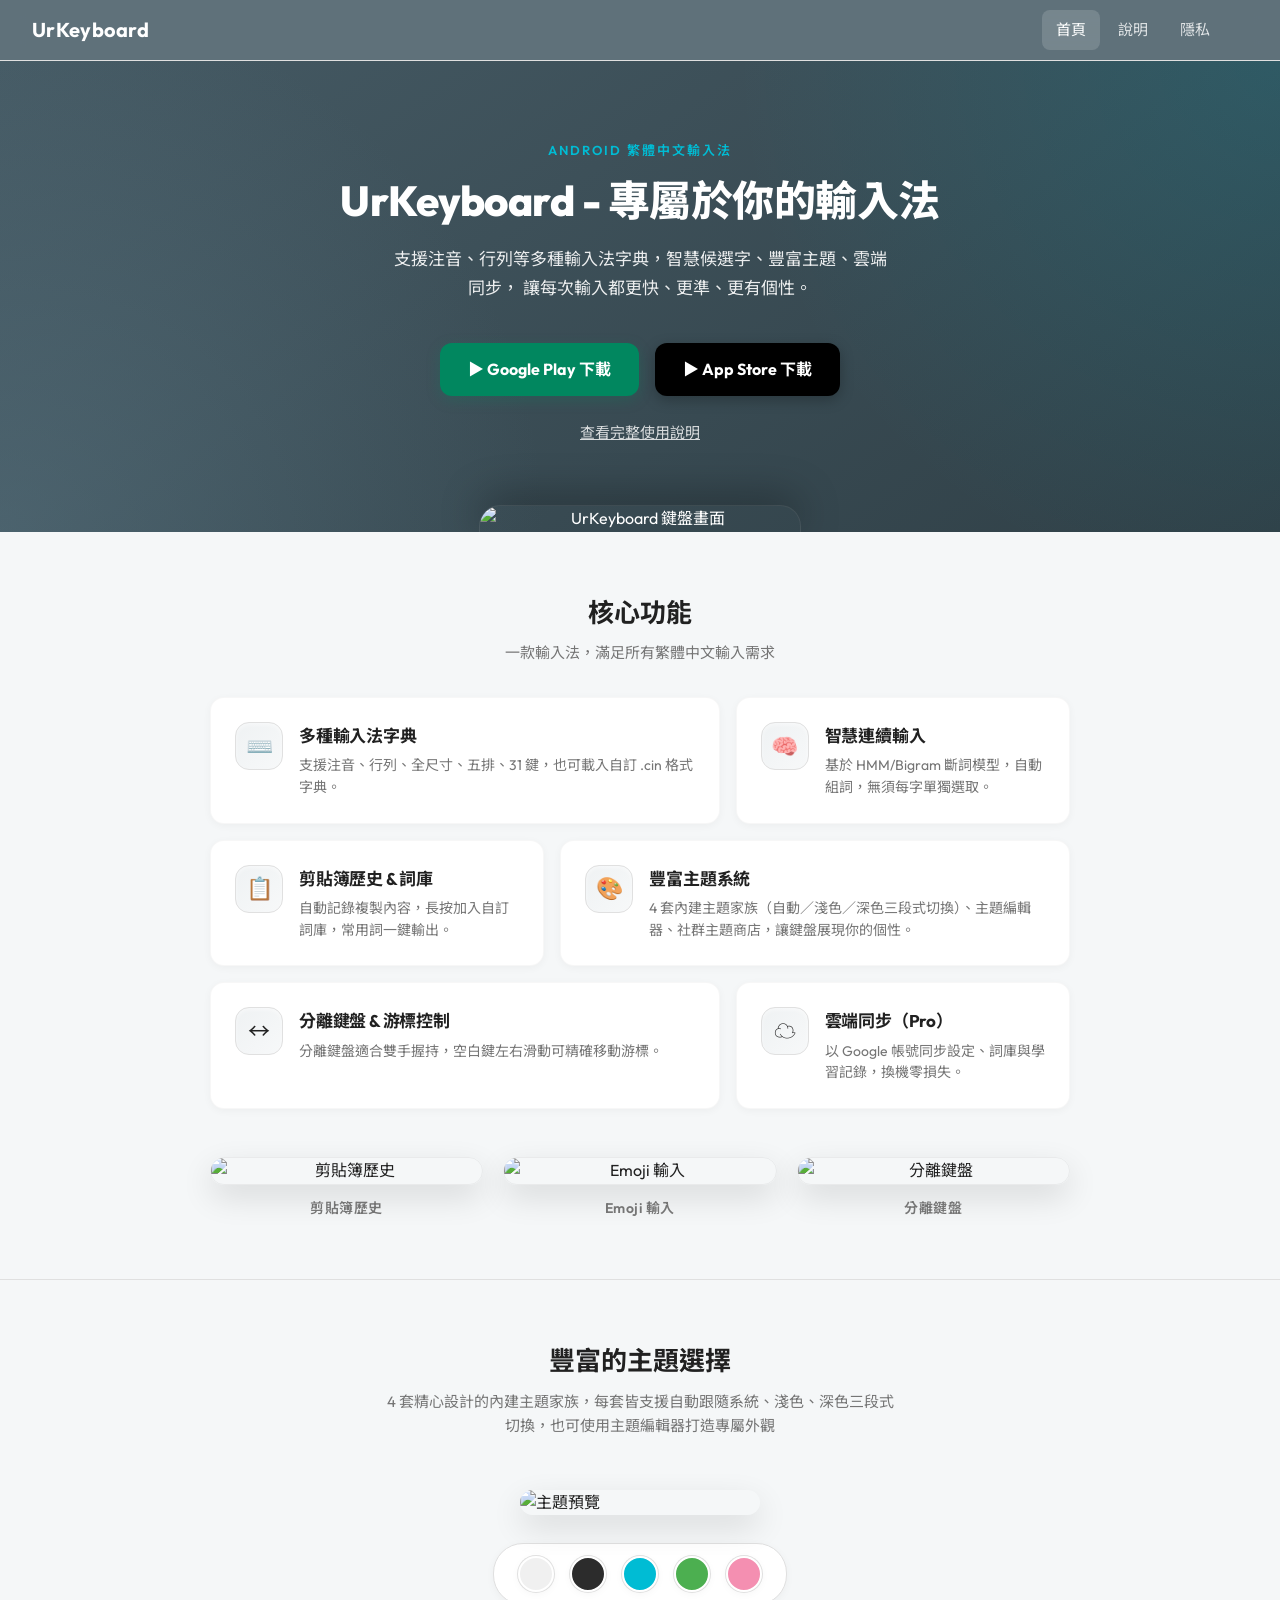
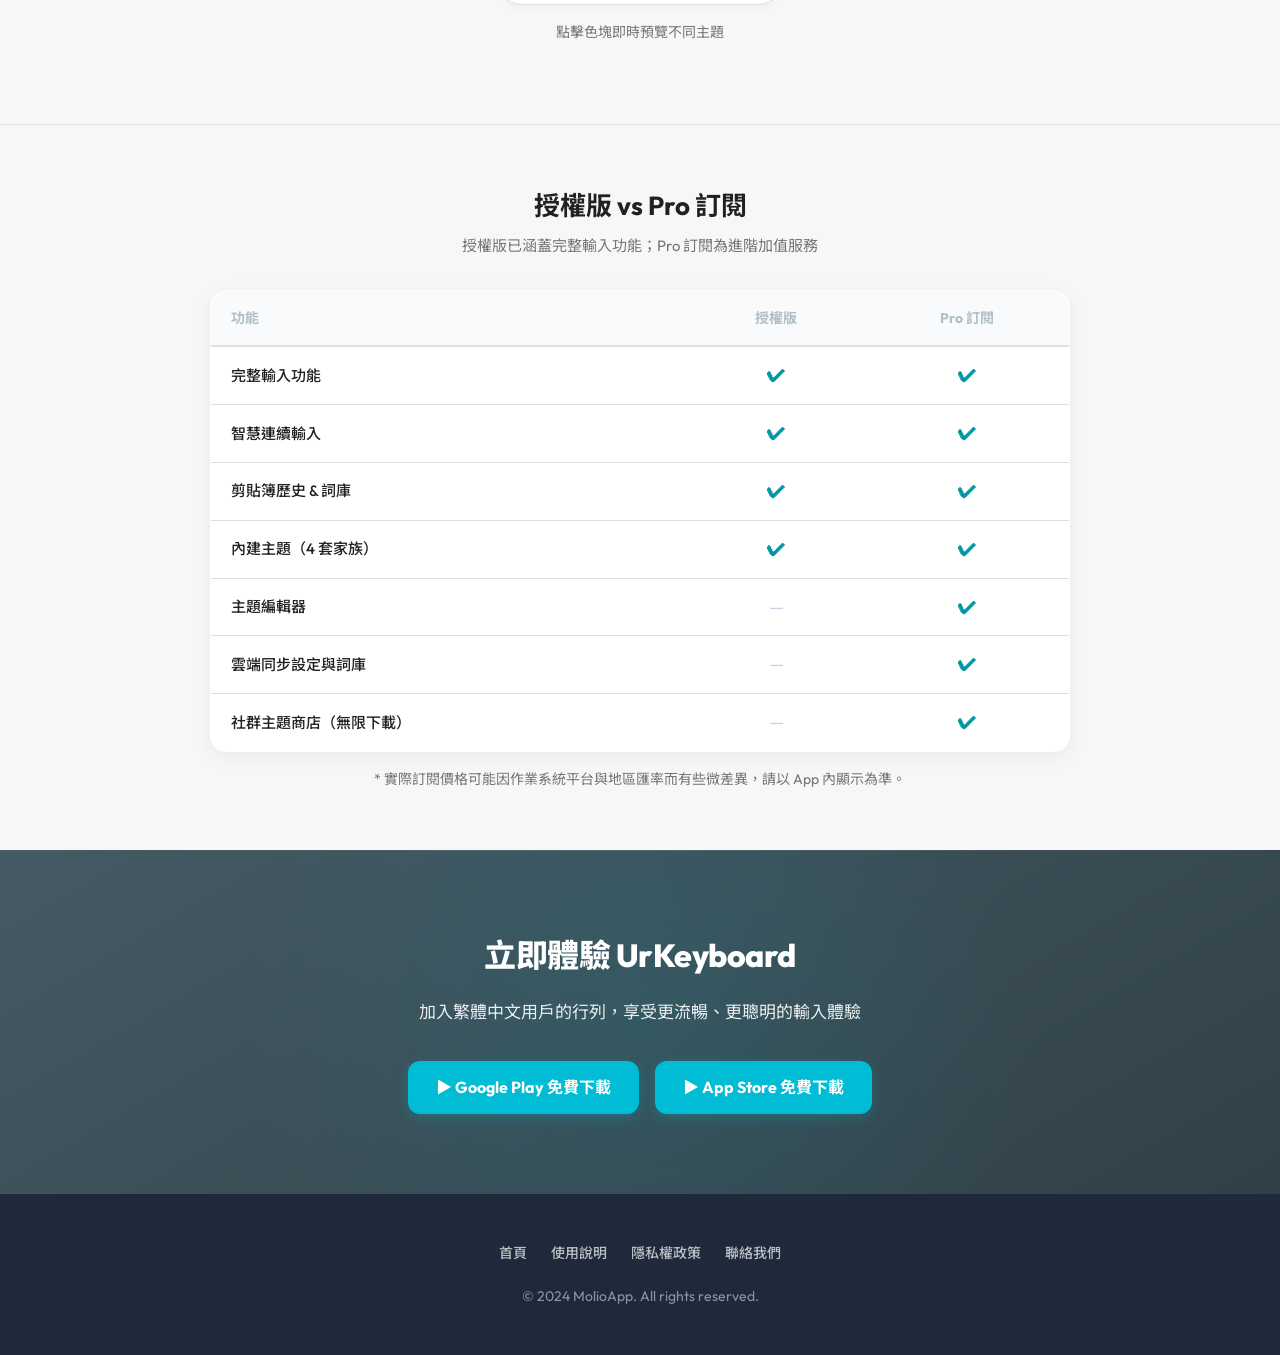
==== commit f3b024d4: "UI Tweak: Use platform-specific brand colors for Google Play and App Store buttons" ====
--- a/index.html
+++ b/index.html
@@ -46,11 +46,11 @@
       讓每次輸入都更快、更準、更有個性。
     </p>
     <div class="hero-actions" style="margin-bottom: 24px;">
-      <a href="https://play.google.com/store/apps/details?id=com.zhihmeng.urkeyboard" class="btn btn-primary"
+      <a href="https://play.google.com/store/apps/details?id=com.zhihmeng.urkeyboard" class="btn btn-google"
         target="_blank">
         ▶ Google Play 下載
       </a>
-      <a href="https://apps.apple.com/tw/app/urkeyboard%E8%BC%B8%E5%85%A5%E6%B3%95/id898188878" class="btn btn-black"
+      <a href="https://apps.apple.com/tw/app/urkeyboard%E8%BC%B8%E5%85%A5%E6%B3%95/id898188878" class="btn btn-apple"
         target="_blank">
         ▶ App Store 下載
       </a>
--- a/css/style.css
+++ b/css/style.css
@@ -318,6 +318,32 @@
   transform: translateX(100%);
 }
 
+.btn-apple {
+  background: #000000;
+  color: #ffffff !important;
+  box-shadow: 0 4px 14px rgba(0, 0, 0, 0.25);
+  position: relative;
+  overflow: hidden;
+}
+.btn-apple:hover {
+  background: #1c1c1e;
+  transform: translateY(-2px);
+  box-shadow: 0 6px 20px rgba(0, 0, 0, 0.35);
+}
+
+.btn-google {
+  background: #01875f;
+  color: #ffffff !important;
+  box-shadow: 0 4px 14px rgba(1, 135, 95, 0.25);
+  position: relative;
+  overflow: hidden;
+}
+.btn-google:hover {
+  background: #016b4b;
+  transform: translateY(-2px);
+  box-shadow: 0 6px 20px rgba(1, 135, 95, 0.4);
+}
+
 .btn-outline {
   background: rgba(255, 255, 255, 0.05);
   color: #fff;
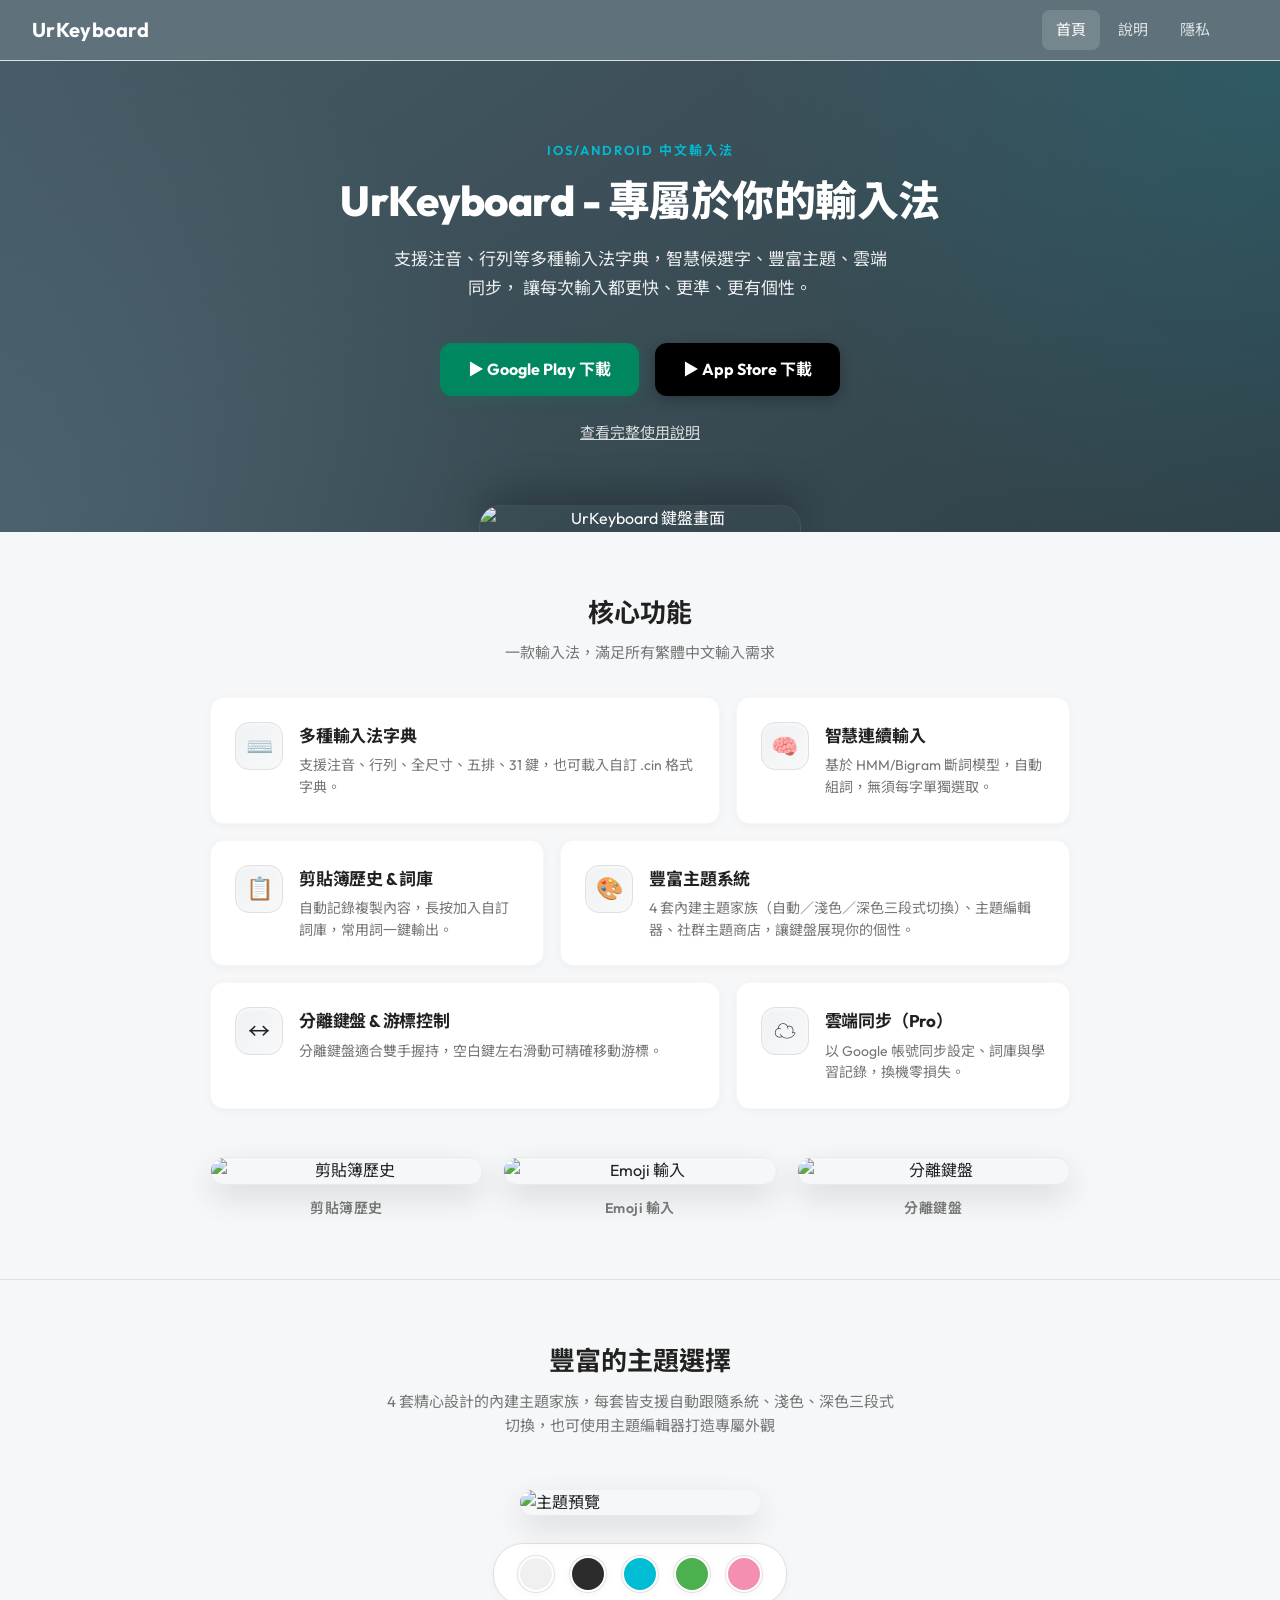
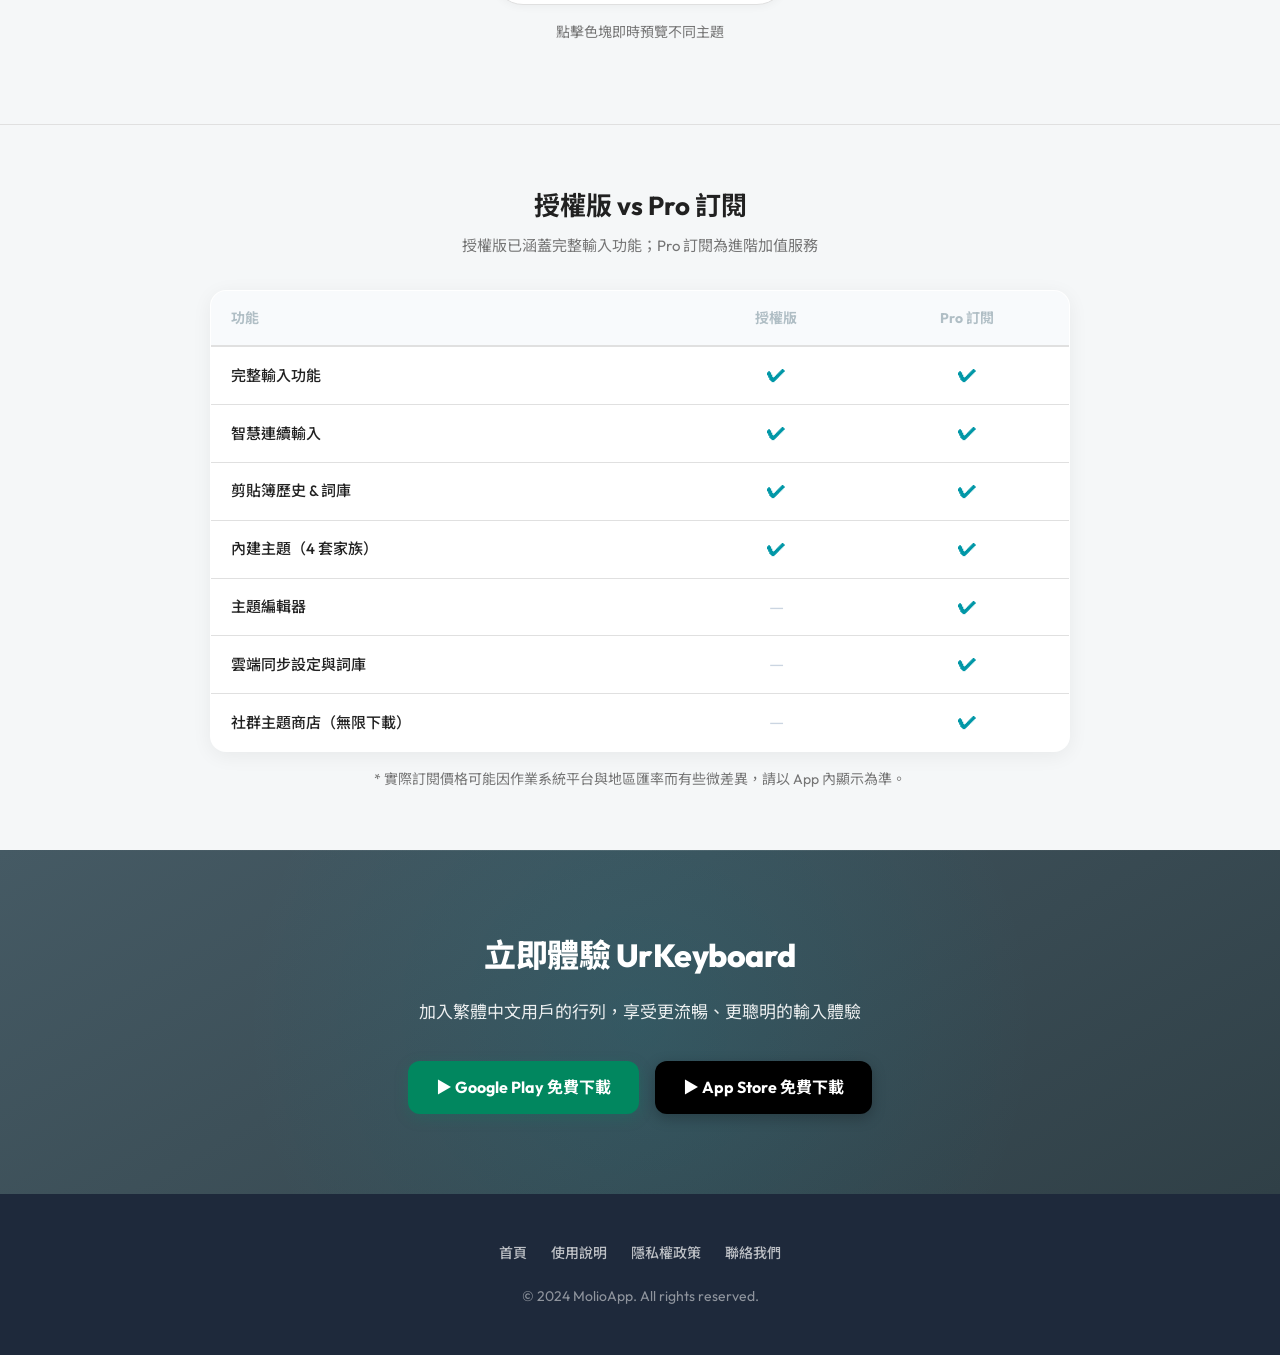
==== commit c7239ace: "chore: update wording to iOS/Android" ====
--- a/index.html
+++ b/index.html
@@ -4,14 +4,14 @@
 <head>
   <meta charset="UTF-8">
   <meta name="viewport" content="width=device-width, initial-scale=1.0">
-  <title>UrKeyboard — 繁體中文輸入法，for Android</title>
-  <meta name="description" content="UrKeyboard 是專為繁體中文用戶打造的 Android 輸入法，支援注音、行列等多種輸入法字典，主題豐富、功能強大。">
+  <title>UrKeyboard — iOS/Android 中文輸入法</title>
+  <meta name="description" content="UrKeyboard 是專為繁體中文用戶打造的 iOS/Android 中文輸入法，支援注音、行列等多種輸入法字典，主題豐富、功能強大。">
   <link rel="preconnect" href="https://fonts.googleapis.com">
   <link rel="preconnect" href="https://fonts.gstatic.com" crossorigin>
   <link
     href="https://fonts.googleapis.com/css2?family=Noto+Sans+TC:wght@400;500;700&family=Outfit:wght@400;500;700&display=swap"
     rel="stylesheet">
-  <link rel="stylesheet" href="css/style.css">
+  <link rel="stylesheet" href="css/style.css?v=20260413">
   <script>
     const savedTheme = localStorage.getItem('theme');
     if (savedTheme === 'dark' || (!savedTheme && window.matchMedia('(prefers-color-scheme: dark)').matches)) {
@@ -39,7 +39,7 @@
 
   <!-- Hero -->
   <section class="hero">
-    <p class="hero-eyebrow">Android 繁體中文輸入法</p>
+    <p class="hero-eyebrow">iOS/Android 中文輸入法</p>
     <h1 class="hero-title">UrKeyboard - 專屬於你的輸入法</h1>
     <p class="hero-desc">
       支援注音、行列等多種輸入法字典，智慧候選字、豐富主題、雲端同步，
@@ -216,11 +216,11 @@
     <h2>立即體驗 UrKeyboard</h2>
     <p>加入繁體中文用戶的行列，享受更流暢、更聰明的輸入體驗</p>
     <div style="display: flex; gap: 16px; justify-content: center; flex-wrap: wrap;">
-      <a href="https://play.google.com/store/apps/details?id=com.zhihmeng.urkeyboard" class="btn btn-primary"
+      <a href="https://play.google.com/store/apps/details?id=com.zhihmeng.urkeyboard" class="btn btn-google"
         target="_blank">
         ▶ Google Play 免費下載
       </a>
-      <a href="https://apps.apple.com/tw/app/urkeyboard%E8%BC%B8%E5%85%A5%E6%B3%95/id898188878" class="btn btn-primary"
+      <a href="https://apps.apple.com/tw/app/urkeyboard%E8%BC%B8%E5%85%A5%E6%B3%95/id898188878" class="btn btn-apple"
         target="_blank">
         ▶ App Store 免費下載
       </a>
